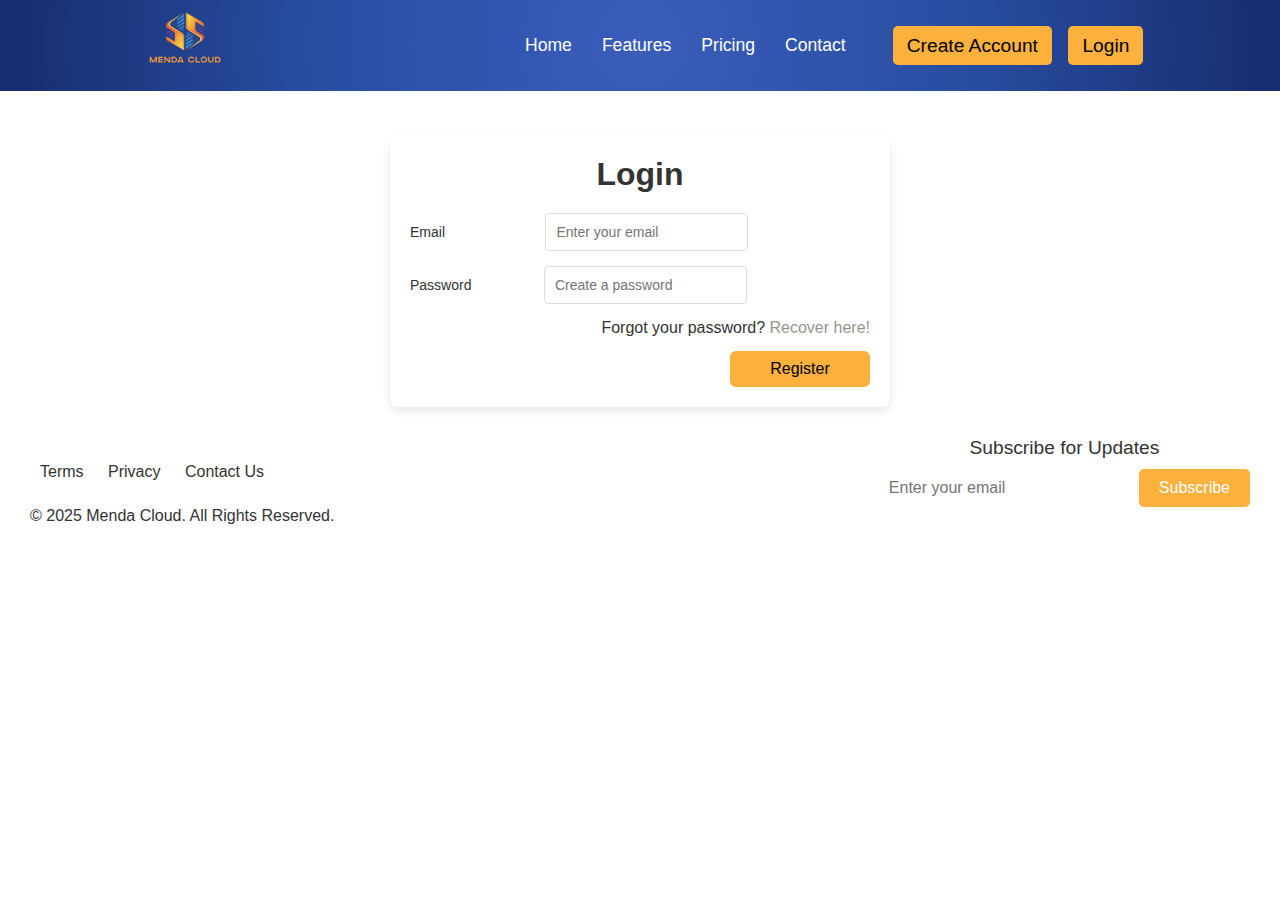
==== login.html @ afe9f844 "add pages" ====
<!DOCTYPE html>
<html lang="en">
<head>
    <meta charset="UTF-8">
    <meta name="viewport" content="width=device-width, initial-scale=1.0">
    <title>Login User</title>
    <link rel="stylesheet" href="./assets/css/main.css">
    <link rel="stylesheet" href="./assets/css/footer.css">
    <link rel="stylesheet" href="./assets/css/register.css">
</head>
<body>
    <nav class="navbar">
        <div class="nav">
            <div class="logo">
                <img src="./assets/img/menda.png" alt="logo"/>
            </div>
            <div class="hamburger" id="hamburger">
                <span></span>
                <span></span>
                <span></span>
            </div>
            <div class="nav-bar" id="nav-bar">
                <ul class="nav-links">
                    <li><a href="index.html">Home</a></li>
                    <li><a href="#features">Features</a></li>
                    <li><a href="pricing.html">Pricing</a>
                    </li>
                    <li><a href="#contact">Contact</a></li>
                </ul>
                <div class="nav-buttons">
                    <a href="#features" class="create-account">Create Account</a>
                    <a href="login.html" class="create-account">Login</a>
                </div>
            </div>
        </div>
    </nav>
    <section class="register">
            <div class="registration-container">
                <h1>Login</h1>

                <!-- Login Form -->
                <form action="#" method="POST" class="registration-form">
                        
                        <!-- Email -->
                        <div class="email">
                            <label for="email">Email</label>
                            <input type="email" id="email" name="email" placeholder="Enter your email" required>
                        </div>
                        <!-- Password -->
                        <div class="password">
                            <label for="password">Password</label>
                            <input type="password" id="password" name="password" placeholder="Create a password" required>
                        </div>
                        <div class="recover"><p>Forgot your password? <a href="recover.html">Recover here!<a></p></div>
                        <div class="register-btn">
                            <button type="submit" class="submit-btn">Register</button>
                        </div>
                   
                </form>
            </div>
    </section>
    <div id="footer"></div> <!-- Footer will be inserted here -->
    <script src="./assets/js/main.js"></script>
</body>
</html>
---- assets/css/main.css ----
/* Global Styles */
* {
    margin: 0;
    padding: 0;
    box-sizing: border-box;
    
}

body {
    font-family: 'Arial', sans-serif;
    background-color: #ffffff; /* Accessible color */
    color: #333;
    
}

a {
    text-decoration: none;
    color: inherit;
}
/* General Styles */
.navbar {
    background: radial-gradient(circle, #3A5DBA, #284EA2, #182C6E);
    position: sticky;
    top: 0;
    width: 100%;
    z-index: 10;
    padding: 0px 0px;
}

.nav {
    display: flex;
    align-items: center;
    justify-content: space-around;
    width: 100%;
}

.nav-links {
    display: flex;
}

.logo img {
    width: 100px;
    cursor: pointer;
}

/* Hamburger Menu */
.hamburger {
    display: none;
    flex-direction: column;
    justify-content: space-between;
    width: 30px;
    height: 25px;
    cursor: pointer;
}

.hamburger span {
    display: block;
    width: 100%;
    height: 4px;
    background-color: white;
    border-radius: 5px;
    transition: 0.3s ease;
}

/* Navigation Links */
.nav-bar {
    display: flex;
    gap: 20px;
}

.nav-bar li {
    margin: 0 15px;
    list-style-type: none;
}

.nav-bar li a {
    color: white;
    font-size: 1.1rem;
    transition: color 0.3s ease;
}

.nav-bar li a:hover {
    color: #FBB13C;
}


.create-account {
    background-color: #FBB13C; /* Accessible contrast color */
    padding: 9px 14px;
    font-size: 1.2rem;
    color: rgb(0, 0, 0);
    border: none;
    cursor: pointer;
    border-radius: 5px;
    margin-left: 12px;
    transition: background-color 0.3s ease;
}

.create-account:hover {
    background-color: #FFB703;
}


.hero {
    text-align: center;
    animation: fadeIn 1s ease-in-out;
    display: flex;
    justify-content: center;
    align-items: center;
}

.hero-content h1 {
    font-size: 3rem;
    margin-bottom: 20px;
    color: #333;
    text-align: center;
}

.hero-content p {
    font-size: 1.2rem;
    margin-bottom: 30px;
    color: #333;
    width: 800px;
    text-align: center;
}



.cta-button {
    background-color: #FBB13C; /* Accessible contrast color */
    padding: 10px 30px;
    font-size: 1.2rem;
    color: rgb(0, 0, 0);
    border: none;
    cursor: pointer;
    border-radius: 5px;
    transition: background-color 0.3s ease;
}

.cta-button:hover {
    background-color: #FFB703;
}



.divider {
    border: 1px solid rgb(238, 232, 232);
    width: 100%; /* Adjust width */
    display: flex;
    align-items: center;
}

.title {
    margin-top: 25px;
  text-align: center;
}

.title h2 {
    font-size: 36px;
}

/* Content Section */
.content {
    padding: 50px 20px;
    background-color: #fff;
    display: flex;
    justify-content: space-between;
    margin: auto;
    width: 70%;
}

.content-item {
    text-align: center;
    padding: 40px;
    width: 70%;
    margin: 12px;
    border-radius: 4%;
    box-shadow: #fff;
    box-shadow: 0 4px 12px rgba(0, 0, 0, 0.1); /* Horizontal, Vertical, Blur radius, Color */
}

.content-item img {
    width: 20%;
    height: auto;
    border-radius: 8px;
    box-shadow: 0 4px 8px rgba(0, 0, 0, 0.1);
    transition: transform 0.3s ease;
}

.content-item img:hover {
    transform: scale(1.05);
}

.content-item h3 {
    font-size: 1.5rem;
    margin-top: 15px;
}

.content-item p {
    font-size: 1rem;
    margin-top: 10px;
    line-height: 27px;
}

.middle {
    display: flex;
    align-items: center;
    justify-content: space-between;
    margin: auto;
    width: 80%;
}


.middle-content h3 {
    font-size: 3rem;
    margin-bottom: 20px;
    color: #333;
    text-align: left;
}

.middle-content p {
    font-size: 1.2rem;
    margin-bottom: 30px;
    color: #333;
    text-align: left;
    margin-top: 15px;
    line-height: 34px;
}

.middle-image img {
    width: 800px;
}


.cta-button {
    background-color: #FBB13C; /* Accessible contrast color */
    padding: 10px 30px;
    font-size: 1.2rem;
    color: rgb(0, 0, 0);
    border: none;
    cursor: pointer;
    border-radius: 5px;
    transition: background-color 0.3s ease;
}

.cta-button:hover {
    background-color: #FFB703;
}

/* Content Section */
.features {
    background-color: #fff;
    display: flex;
    justify-content: space-between;
    margin: auto;
    width: 80%;
}

.features-item {
    text-align: center;
    padding: 40px;
    margin: 12px;
    border-radius: 4%;
    box-shadow: #fff;
    width: 70%;
    box-shadow: 0 4px 12px rgba(0, 0, 0, 0.1); /* Horizontal, Vertical, Blur radius, Color */
}

.features-item img {
    width: 20%;
    height: auto;
    border-radius: 8px;
    box-shadow: 0 4px 8px rgba(0, 0, 0, 0.1);
    transition: transform 0.3s ease;
}

.features-item img:hover {
    transform: scale(1.05);
}

.features-item h3 {
    font-size: 1.5rem;
    margin-top: 15px;
}

.features-item p {
    font-size: 1rem;
    margin-top: 10px;
    line-height: 27px;
}


.features-item:hover {
    box-shadow: 0 4px 12px rgba(2, 112, 175, 0.1);
    transform: scale(1.01);
}


.why-choose-us {
    text-align: center;
    padding: 50px 20px;
}

.why-choose-us h2 {
    font-size: 2rem;
    margin-bottom: 20px;
}

.features-container {
    display: flex;
    flex-wrap: wrap;
    justify-content: center;
    gap: 20px;
}

.feature-box {
    width: 250px;
    background: white;
    padding: 20px;
    border-radius: 12px;
    box-shadow: 0px 4px 15px rgba(0, 0, 0, 0.1);
    text-align: center;
    transition: transform 0.3s ease, box-shadow 0.3s ease;
}

.feature-box:hover {
    transform: translateY(-5px);
    box-shadow: 0px 8px 20px rgba(0, 0, 0, 0.15);
}

.feature-box img {
    width: 40px;
    margin-bottom: 10px;
}

.feature-box h3 {
    font-size: 1.1rem;
    color: #333;
    margin-bottom: 10px;
}

.feature-box p {
    font-size: 0.95rem;
    color: #666;
}

.last-content {
    background: radial-gradient(circle, #3A5DBA, #284EA2, #182C6E);
    margin-top: 46px;
}

.get-touch {
    margin-top: 24px;
    margin: auto;
    text-align: center;
    color: white;
}

.get-touch h2 {
    padding-top: 44px;
    padding-bottom: 16px;
}

.get-touch p {
    padding-top: 20px;
}

.background  {
  display: flex;
  justify-content: center;
  margin-top: 46px;
  padding-bottom: 46px;
}

.background a {
    margin-left: 12px;
}

/* Animations */
@keyframes fadeIn {
    0% {
        opacity: 0;
    }
    100% {
        opacity: 1;
    }
}



/* Mobile Styles */
@media screen and (max-width: 768px) {
    .hamburger {
        display: flex;
    }

    .nav-bar {
        position: fixed;
        top: 90px;
        right: -250px; /* Start hidden */
        width: 220px;
        height: 60vh;
        background: radial-gradient(circle, #3A5DBA, #284EA2, #182C6E);
        flex-direction: column;
        align-items: center;
        justify-content: center;
        transition: 0.3s ease-in-out;
        box-shadow: -2px 0 10px rgba(0, 0, 0, 0.2);
    }


    .nav-links {
        display: block;
    }

    .nav-bar.active {
        right: 0;
    }

    .nav-bar li {
        margin: 20px 0;
    }

    .nav-buttons a {
        margin-top: 6px;
        display: block;
        text-align: center;
    }

    /* Hamburger animation */
    .hamburger.active span:nth-child(1) {
        transform: translateY(8px) rotate(45deg);
    }

    .hamburger.active span:nth-child(2) {
        opacity: 0;
    }

    .hamburger.active span:nth-child(3) {
        transform: translateY(-8px) rotate(-45deg);
    }

    .hero {
        display: block;
        margin-top: 26px;

    }

    .hero-image img {
        margin-top: 14px;
        width: 98%;
    }

    .hero-content h1 {
        font-size: 2rem;
        margin-bottom: 10px;
        width: 98%;
    }

    .hero-content p {
        font-size: 1.1rem;
        width: 98%;    
    }

    .cta-button {
        font-size: 1.1rem;
    }

    
    .title h2 {
        font-size: 26px;
        width: 98%;
    }

    /* Content Section */
.content {
    padding: 40px 20px;
    background-color: #fff;
    display: flex;
    flex-wrap: wrap;
    justify-content: center;
    width: 100%;
}
.middle {
    display: block;
    width: 90%;
}


.middle-content h3 {
    font-size: 2rem;
}

.middle-content p {
    font-size: 1.1rem;
}

.middle-image img {
    width: 98%;
    margin-top: 12px;
}
/* Content Section */
.features {
    background-color: #fff;
    display: flex;
    flex-wrap: wrap;
    justify-content: center;
    width: 90%;
}

.features-item {
    width: 80%;
}


.why-choose-us h2 {
    font-size: 1.5rem;
    margin-bottom: 20px;
}


.last-content {
    background-color: #284EA2;
    margin-top: 46px;
}

.get-touch {
    margin-top: 24px;
    margin: auto;
    text-align: center;
    color: white;
}

.get-touch h2 {
    padding-top: 44px;
    padding-bottom: 16px;
}

.get-touch p {
    padding-top: 20px;
}

.background  {
  display: flex;
  justify-content: center;
  margin-top: 46px;
  padding-bottom: 46px;
}

.background a {
    margin-left: 12px;
}


}
---- assets/css/footer.css ----
/* Footer */
footer {
    padding: 30px;
}

.footer-content {
    display: flex;
    justify-content: space-between;
    align-items: center;
}

.footer-content ul {
    list-style-type: none;
}

.footer-content ul li {
    display: inline-block;
    margin: 0 10px;
}

.footer-content ul li a {
    font-size: 1rem;
    transition: color 0.3s ease;
}

.footer-content ul li a:hover {
    color: #FBB13C;
}

.footer-subscription {
    text-align: center;
}

.footer-subscription p {
    font-size: 1.2rem;
    margin-bottom: 10px;
}

.footer-subscription form {
    display: flex;
    justify-content: center;
    align-items: center;
}

.footer-subscription input[type="email"] {
    padding: 10px;
    font-size: 1rem;
    width: 250px;
    border: none;
    border-radius: 5px;
    margin-right: 10px;
}

.footer-subscription button {
    padding: 10px 20px;
    background-color: #FBB13C;
    border: none;
    border-radius: 5px;
    font-size: 1rem;
    color: white;
    cursor: pointer;
}

.footer-subscription button:hover {
    background-color: #FFB703;
}
---- assets/css/register.css ----
.register {
    display: flex;
    justify-content: center;
    margin-top: 45px;
}

.registration-container {
    background-color: #fff;
    padding: 20px;
    border-radius: 8px;
    box-shadow: 0 4px 8px rgba(0, 0, 0, 0.1);
    width: 100%;
    max-width: 500px;
}

h1 {
    text-align: center;
    margin-bottom: 20px;
}

.tabs {
    display: flex;
    justify-content: space-between;
    margin-bottom: 20px;
}

.tab-btn {
    background-color: #f4f4f4;
    padding: 10px;
    width: 48%;
    text-align: center;
    border: none;
    cursor: pointer;
    font-weight: bold;
    border-radius: 4px;
    transition: background-color 0.3s ease;
}

.tab-btn.active {
    background-color: #FBB13C; /* Accessible contrast color */
    color: rgb(0, 0, 0);
}

.tab-btn:hover {
    background-color: #ddd;
}

.registration-form {
    display: flex;
    flex-direction: column;
}

.registration-form label {
    font-size: 14px;
    margin-bottom: 8px;
    color: #333;
}

.registration-form input {
    padding: 10px;
    font-size: 14px;
    margin-bottom: 15px;
    border: 1px solid #ddd;
    border-radius: 4px;
}

.registration-form input:focus {
    border-color: #FBB13C;
    outline: none;
}

.register-btn {
    display: flex;
    justify-content: flex-end;
}

.submit-btn {
    background-color: #FBB13C; /* Accessible contrast color */
    color: rgb(0, 0, 0);
    border: none;
    padding: 9px;
    font-size: 16px;
    border-radius: 6px;
    width: 140px;
    cursor: pointer;
    transition: background-color 0.3s ease;
}

.submit-btn:hover {
    background-color: #FFB703;
}

/* Hide all tabs by default */
.tab-content {
    display: none;
}

.tab-content.active {
    display: block;
}


.email input{
    margin-left: 30px;
}

.password input{
    margin-left: 5px;
}

.company-name input {
    margin-left: 29px;
}

.username input {
    margin-left: 68px;
}

.email input {
    margin-left: 96px;
}

.password input{
    margin-left: 68px;
}

.recover {
    display: flex;
    justify-content: flex-end;
    margin-bottom: 14px;
}

.recover a {
    color: #969490;
}
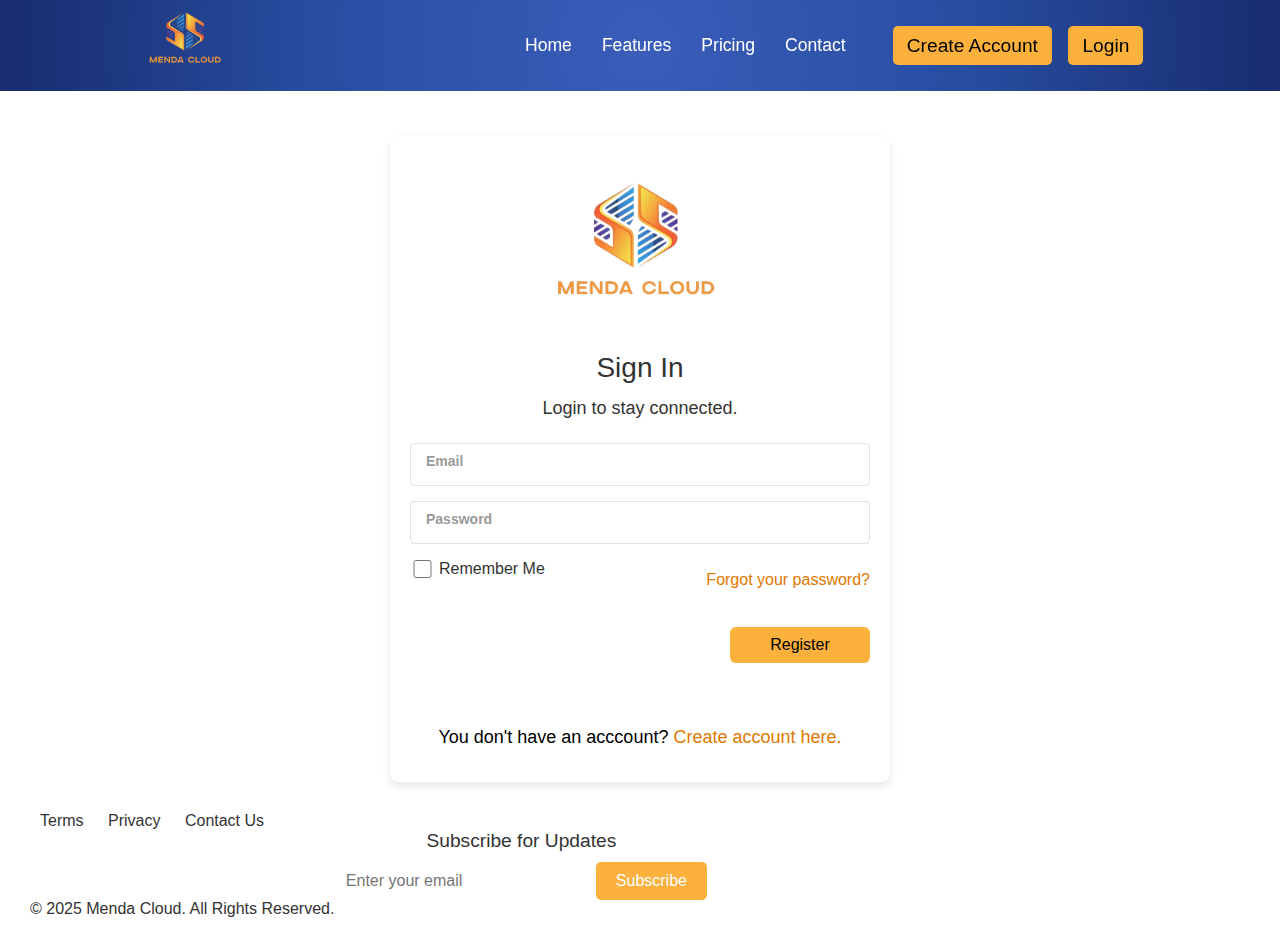
==== commit 254188d6: "first commit" ====
--- a/login.html
+++ b/login.html
@@ -23,8 +23,7 @@
                 <ul class="nav-links">
                     <li><a href="index.html">Home</a></li>
                     <li><a href="#features">Features</a></li>
-                    <li><a href="pricing.html">Pricing</a>
-                    </li>
+                    <li><a href="pricing.html">Pricing</a></li>
                     <li><a href="#contact">Contact</a></li>
                 </ul>
                 <div class="nav-buttons">
@@ -36,27 +35,40 @@
     </nav>
     <section class="register">
             <div class="registration-container">
-                <h1>Login</h1>
+                <div class="logo-form">
+                    <img src="./assets/img/menda.png" alt="logo"/>
+                </div>
+                <div class="r-title">
+                    <h2>Sign In</h2>
+                    <p>Login to stay connected.</p>
+                </div>
+        
 
                 <!-- Login Form -->
                 <form action="#" method="POST" class="registration-form">
                         
                         <!-- Email -->
-                        <div class="email">
-                            <label for="email">Email</label>
-                            <input type="email" id="email" name="email" placeholder="Enter your email" required>
+                        <label>
+                            <input type="email" id="email" name="email" placeholder=" " required>
+                            <span>Email</span>
+                        </label>
+                        <!-- Password -->
+                        <label>
+                            <input type="password" id="password" name="password" placeholder=" " required>
+                            <span>Password</span>
+                          </label>
+                          <div class="remember-box">
+                          <div class="agree">
+                            <input type="checkbox" id="remember"/>
+                            <label for="remember">Remember Me</label>
+                          </div>
+                        <div class="recover"><a href="recover.html">Forgot your password?</a></div>
                         </div>
-                        <!-- Password -->
-                        <div class="password">
-                            <label for="password">Password</label>
-                            <input type="password" id="password" name="password" placeholder="Create a password" required>
-                        </div>
-                        <div class="recover"><p>Forgot your password? <a href="recover.html">Recover here!<a></p></div>
                         <div class="register-btn">
                             <button type="submit" class="submit-btn">Register</button>
                         </div>
-                   
                 </form>
+                <div class="account-s"><p>You don't have an acccount? <a href="register.html">Create account here.</a></p></div>
             </div>
     </section>
     <div id="footer"></div> <!-- Footer will be inserted here -->
--- a/assets/css/main.css
+++ b/assets/css/main.css
@@ -396,9 +396,9 @@
 
     .nav-bar {
         position: fixed;
-        top: 90px;
-        right: -250px; /* Start hidden */
-        width: 220px;
+        top: 91px;
+        right: -420px; /* Start hidden */
+        width: 98%;
         height: 60vh;
         background: radial-gradient(circle, #3A5DBA, #284EA2, #182C6E);
         flex-direction: column;
--- a/assets/css/footer.css
+++ b/assets/css/footer.css
@@ -1,12 +1,14 @@
 /* Footer */
 footer {
     padding: 30px;
+    width: 90%;
 }
 
 .footer-content {
-    display: flex;
+    display: block;
     justify-content: space-between;
     align-items: center;
+    width: 90%;
 }
 
 .footer-content ul {
--- a/assets/css/register.css
+++ b/assets/css/register.css
@@ -11,11 +11,18 @@
     box-shadow: 0 4px 8px rgba(0, 0, 0, 0.1);
     width: 100%;
     max-width: 500px;
-}
-
-h1 {
     text-align: center;
-    margin-bottom: 20px;
+}
+
+.r-title h2 {
+    font-size: 28px;
+    font-weight: 500;
+    margin-bottom: 14px;
+}
+
+.r-title {
+    margin-bottom: 24px;
+    font-size: 18px;
 }
 
 .tabs {
@@ -34,6 +41,7 @@
     font-weight: bold;
     border-radius: 4px;
     transition: background-color 0.3s ease;
+    margin-bottom: 24px;
 }
 
 .tab-btn.active {
@@ -45,30 +53,89 @@
     background-color: #ddd;
 }
 
-.registration-form {
-    display: flex;
-    flex-direction: column;
-}
-
-.registration-form label {
-    font-size: 14px;
-    margin-bottom: 8px;
-    color: #333;
-}
-
-.registration-form input {
-    padding: 10px;
-    font-size: 14px;
+
+.registration-form input[type="text"] {
+    padding: 10px;
+    font-size: 18px;
+    font-weight: 500;
     margin-bottom: 15px;
     border: 1px solid #ddd;
     border-radius: 4px;
+    width: 100%;
+    border-color: #e6e0e0;
+}
+
+.registration-form input[type="password"] {
+    padding: 10px;
+    font-size: 18px;
+    font-weight: 500;
+    margin-bottom: 15px;
+    border: 1px solid #ddd;
+    border-radius: 4px;
+    width: 100%;
+    border-color: #e6e0e0;
+}
+
+.registration-form input[type="email"] {
+    padding: 10px;
+    font-size: 18px;
+    font-weight: 500;
+    margin-bottom: 15px;
+    border: 1px solid #ddd;
+    border-radius: 4px;
+    width: 100%;
+    border-color: #e6e0e0;
+}
+
+.registration-form input[type="checkbox"] {
+    border-radius: 100%;
+    border-color: #e6e0e0;
+    margin-right: 4px;
+    width: 25px;
 }
 
 .registration-form input:focus {
     border-color: #FBB13C;
+    border-width: 0.3cap;
+}
+label {
+    position: relative;
+    display: flex;
+  }
+    
+  span {
+    padding: 10px;
+    pointer-events: none;
+    position: absolute;
+    left: 6px;
+    top: 0;
+    transition: 0.4s;
+    opacity: 0.5;
+    font-size: 14px;
+    font-weight: 600;
+  }
+  
+
+  
+  /* When input is focused, or the placeholder is not being displayed, change the border to blue */
+  input:focus, input:not(:placeholder-shown) {
     outline: none;
-}
-
+    border-color: #3458B3; 
+  }
+  
+  /* When input is focused, or the placeholder is not being displayed, change the placeholder size, position and color */
+  input:focus + span, input:not(:placeholder-shown) + span {
+    opacity: 1;
+    background-color: white;
+    color: #3458B3;
+    transform: scale(0.75) translateY(-65%) translateX(-20px);
+  }
+
+  .agree {
+    display: flex;
+    margin-bottom: 24px;    
+  }
+  
 .register-btn {
     display: flex;
     justify-content: flex-end;
@@ -99,37 +166,39 @@
     display: block;
 }
 
-
-.email input{
-    margin-left: 30px;
-}
-
-.password input{
-    margin-left: 5px;
-}
-
-.company-name input {
-    margin-left: 29px;
-}
-
-.username input {
-    margin-left: 68px;
-}
-
-.email input {
-    margin-left: 96px;
-}
-
-.password input{
-    margin-left: 68px;
+.logo-form img{
+    width: 220px;
+}
+
+.remember-box {
+    display: flex;
+    align-items: center;
+    justify-content: space-between;
+    margin-bottom: 24px;
 }
 
 .recover {
     display: flex;
-    justify-content: flex-end;
+    justify-content: flex-start;
     margin-bottom: 14px;
+    margin-top: 12px;
 }
 
 .recover a {
-    color: #969490;
-}+    color: #df7700;
+}
+
+.account-s p{
+    margin-bottom: 14px;
+    margin-top: 12px;
+    color: #000000;
+    font-size: 18px;
+    margin-top: 64px;
+}
+
+.account-s a {
+    color: #df7700;
+}
+
+
+
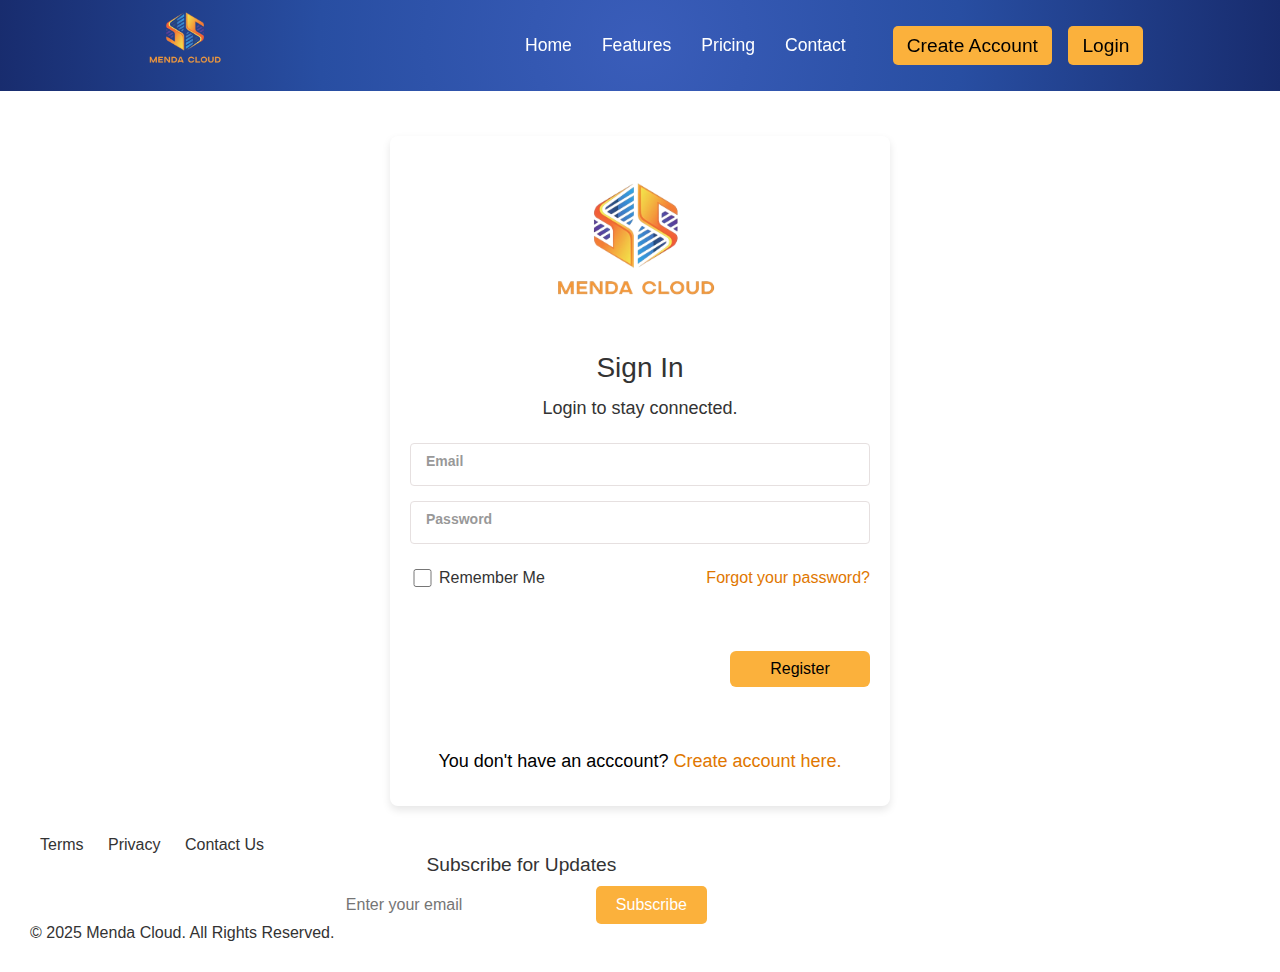
==== commit d8e1abaf: "align items in center" ====
--- a/login.html
+++ b/login.html
@@ -57,13 +57,15 @@
                             <input type="password" id="password" name="password" placeholder=" " required>
                             <span>Password</span>
                           </label>
-                          <div class="remember-box">
-                          <div class="agree">
-                            <input type="checkbox" id="remember"/>
-                            <label for="remember">Remember Me</label>
-                          </div>
-                        <div class="recover"><a href="recover.html">Forgot your password?</a></div>
-                        </div>
+                            <div class="remember-box">
+                                <div class="agree">
+                                    <input type="checkbox" id="remember"/>
+                                    <label for="remember">Remember Me</label>
+                                </div>
+                                <div class="recover">
+                                    <a href="recover.html">Forgot your password?</a>
+                                </div>
+                            </div>
                         <div class="register-btn">
                             <button type="submit" class="submit-btn">Register</button>
                         </div>
--- a/assets/css/register.css
+++ b/assets/css/register.css
@@ -133,12 +133,12 @@
 
   .agree {
     display: flex;
-    margin-bottom: 24px;    
   }
   
 .register-btn {
     display: flex;
     justify-content: flex-end;
+    margin-top: 64px;
 }
 
 .submit-btn {
@@ -174,14 +174,13 @@
     display: flex;
     align-items: center;
     justify-content: space-between;
-    margin-bottom: 24px;
+    margin-top: 10px;
+    font-size: 16px;
 }
 
 .recover {
     display: flex;
     justify-content: flex-start;
-    margin-bottom: 14px;
-    margin-top: 12px;
 }
 
 .recover a {
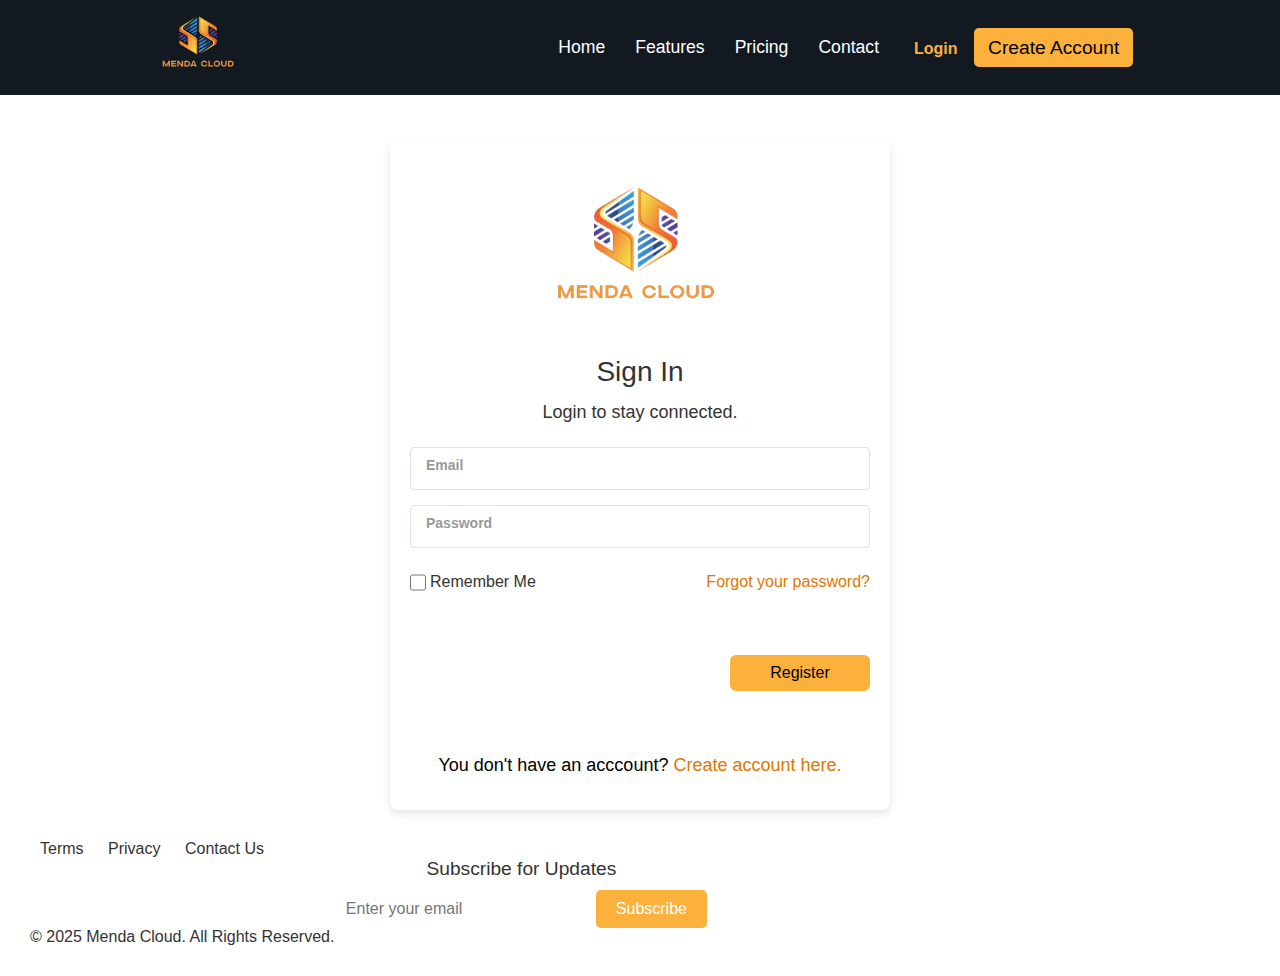
==== commit 1ef18ce5: "align items in center" ====
--- a/login.html
+++ b/login.html
@@ -11,24 +11,25 @@
 <body>
     <nav class="navbar">
         <div class="nav">
-            <div class="logo">
-                <img src="./assets/img/menda.png" alt="logo"/>
-            </div>
-            <div class="hamburger" id="hamburger">
-                <span></span>
-                <span></span>
-                <span></span>
-            </div>
+            <div class="nav-box">
+                <div class="logo">
+                    <img src="./assets/img/menda.png" alt="logo"/>
+                </div>
+                <div class="hamburger" id="hamburger">
+                    <img id="menu-icon" src="./assets/icons/burger-menu.svg" />
+                </div>                
+             </div>
             <div class="nav-bar" id="nav-bar">
                 <ul class="nav-links">
                     <li><a href="index.html">Home</a></li>
                     <li><a href="#features">Features</a></li>
-                    <li><a href="pricing.html">Pricing</a></li>
-                    <li><a href="#contact">Contact</a></li>
+                    <li><a href="pricing.html">Pricing</a>
+                    </li>
+                    <li><a href="contact.html">Contact</a></li>
                 </ul>
                 <div class="nav-buttons">
-                    <a href="#features" class="create-account">Create Account</a>
-                    <a href="login.html" class="create-account">Login</a>
+                    <a href="login.html" class="login">Login</a>
+                    <a href="register.html" class="create-account">Create Account</a>
                 </div>
             </div>
         </div>
--- a/assets/css/main.css
+++ b/assets/css/main.css
@@ -19,7 +19,7 @@
 }
 /* General Styles */
 .navbar {
-    background: radial-gradient(circle, #3A5DBA, #284EA2, #182C6E);
+    background: #131921;
     position: sticky;
     top: 0;
     width: 100%;
@@ -34,33 +34,35 @@
     width: 100%;
 }
 
+.nav-box {
+    display: flex;
+    align-items: center;
+    margin-left: 3px;
+}
+
 .nav-links {
     display: flex;
+    align-items: center;
 }
 
 .logo img {
     width: 100px;
     cursor: pointer;
+    margin-top: 4px;
+  
+}
+
+#hamburger { 
+    display: none;
 }
 
 /* Hamburger Menu */
-.hamburger {
-    display: none;
-    flex-direction: column;
-    justify-content: space-between;
-    width: 30px;
-    height: 25px;
-    cursor: pointer;
-}
-
-.hamburger span {
-    display: block;
-    width: 100%;
-    height: 4px;
-    background-color: white;
-    border-radius: 5px;
-    transition: 0.3s ease;
-}
+
+.hamburger img {
+    width: 34px;
+    margin-right: 6px;
+}
+
 
 /* Navigation Links */
 .nav-bar {
@@ -79,9 +81,12 @@
     transition: color 0.3s ease;
 }
 
-.nav-bar li a:hover {
+.nav-bar .login  {
     color: #FBB13C;
-}
+    font-weight: 600;
+}
+
+
 
 
 .create-account {
@@ -390,17 +395,31 @@
 
 /* Mobile Styles */
 @media screen and (max-width: 768px) {
-    .hamburger {
+    #hamburger {
         display: flex;
+        cursor: pointer;
+    }
+
+    .logo img {
+        width: 80px;
+      
+    }
+
+
+    .nav {
+        display: flex;
+        align-items: center;
+        justify-content: space-between;
+        width: 96%;
     }
 
     .nav-bar {
         position: fixed;
-        top: 91px;
-        right: -420px; /* Start hidden */
-        width: 98%;
-        height: 60vh;
-        background: radial-gradient(circle, #3A5DBA, #284EA2, #182C6E);
+        top: -1500px;
+        left: 0px; /* Start hidden */
+        width: 100%;
+        height: 40vh;
+        background: #fff;
         flex-direction: column;
         align-items: center;
         justify-content: center;
@@ -411,33 +430,47 @@
 
     .nav-links {
         display: block;
-    }
+        margin-left: 14px;
+        line-height: 38px;
+    }
+
 
     .nav-bar.active {
-        right: 0;
+        top: 78px;
+    }
+
+    .nav-bar.active {
+        display: block;
+    }
+
+
+    .nav-bar.active ul li a{
+        color: black;
     }
 
     .nav-bar li {
         margin: 20px 0;
     }
 
+    .nav-buttons {
+        display: block;
+        justify-content: flex-start;
+        flex-direction: column;
+    }
+    
+   .create-account {
+        width: 160px;
+    }
+
     .nav-buttons a {
-        margin-top: 6px;
+        margin-top: 26px;
         display: block;
         text-align: center;
     }
 
-    /* Hamburger animation */
-    .hamburger.active span:nth-child(1) {
-        transform: translateY(8px) rotate(45deg);
-    }
-
-    .hamburger.active span:nth-child(2) {
-        opacity: 0;
-    }
-
-    .hamburger.active span:nth-child(3) {
-        transform: translateY(-8px) rotate(-45deg);
+    .nav-bar .login {
+        margin-left: 16px;
+        display: flex;
     }
 
     .hero {
@@ -511,7 +544,11 @@
 .features-item {
     width: 80%;
 }
-
+.nav-box {
+    display: flex;
+    justify-content: space-between;
+    width: 100%;
+}
 
 .why-choose-us h2 {
     font-size: 1.5rem;
--- a/assets/css/register.css
+++ b/assets/css/register.css
@@ -91,7 +91,8 @@
     border-radius: 100%;
     border-color: #e6e0e0;
     margin-right: 4px;
-    width: 25px;
+    margin-top: 1px;
+    width: 16px;
 }
 
 .registration-form input:focus {
@@ -199,5 +200,9 @@
     color: #df7700;
 }
 
-
-
+@media screen and (max-width: 768px) {
+ .registration-container {
+    width: 96%;
+ }
+
+}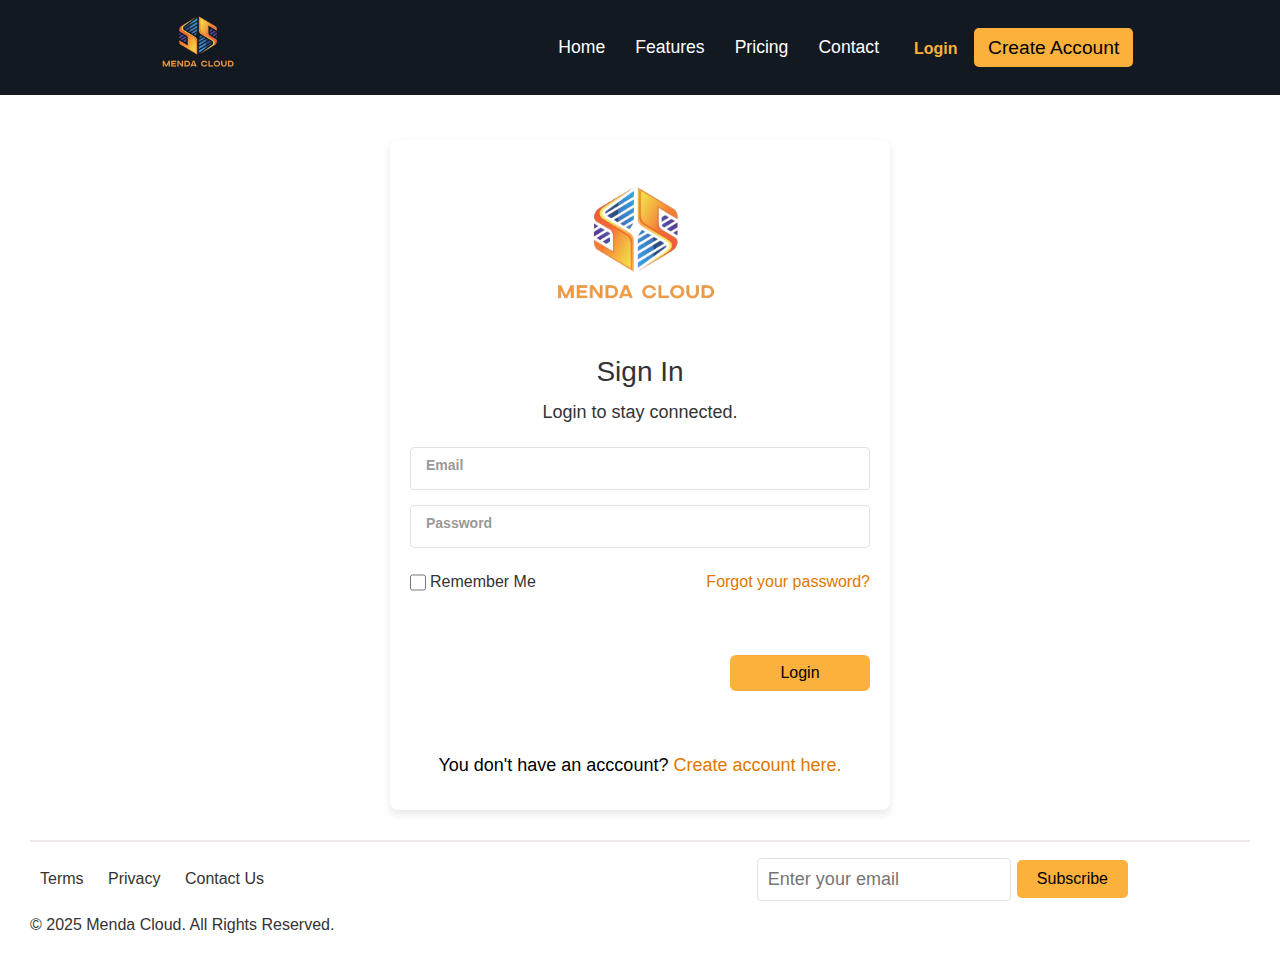
==== commit a38cdced: "align items in center" ====
--- a/login.html
+++ b/login.html
@@ -46,7 +46,7 @@
         
 
                 <!-- Login Form -->
-                <form action="#" method="POST" class="registration-form">
+                <form method="POST" class="registration-form">
                         
                         <!-- Email -->
                         <label>
@@ -68,7 +68,7 @@
                                 </div>
                             </div>
                         <div class="register-btn">
-                            <button type="submit" class="submit-btn">Register</button>
+                            <button onclick="loginUser()" class="submit-btn">Login</button>
                         </div>
                 </form>
                 <div class="account-s"><p>You don't have an acccount? <a href="register.html">Create account here.</a></p></div>
@@ -76,5 +76,6 @@
     </section>
     <div id="footer"></div> <!-- Footer will be inserted here -->
     <script src="./assets/js/main.js"></script>
+    <script src="./assets/js/auth.js"></script>
 </body>
 </html>
--- a/assets/css/main.css
+++ b/assets/css/main.css
@@ -350,7 +350,7 @@
 }
 
 .last-content {
-    background: radial-gradient(circle, #3A5DBA, #284EA2, #182C6E);
+    background: #131921;
     margin-top: 46px;
 }
 
@@ -418,7 +418,7 @@
         top: -1500px;
         left: 0px; /* Start hidden */
         width: 100%;
-        height: 40vh;
+        height: 50vh;
         background: #fff;
         flex-direction: column;
         align-items: center;
@@ -459,7 +459,8 @@
     }
     
    .create-account {
-        width: 160px;
+        width: 150px;
+        font-size: 16px;
     }
 
     .nav-buttons a {
@@ -557,7 +558,6 @@
 
 
 .last-content {
-    background-color: #284EA2;
     margin-top: 46px;
 }
 
--- a/assets/css/footer.css
+++ b/assets/css/footer.css
@@ -1,13 +1,14 @@
 /* Footer */
 footer {
     padding: 30px;
-    width: 90%;
+    width: 100%;
 }
 
 .footer-content {
-    display: block;
+    display: flex;
     justify-content: space-between;
     align-items: center;
+    text-align: center;
     width: 90%;
 }
 
@@ -46,11 +47,20 @@
 
 .footer-subscription input[type="email"] {
     padding: 10px;
-    font-size: 1rem;
-    width: 250px;
-    border: none;
-    border-radius: 5px;
-    margin-right: 10px;
+    font-size: 18px;
+    font-weight: 500;
+    margin-bottom: 15px;
+    border: 1px solid #ddd;
+    border-radius: 4px;
+    width: 100%;
+    border-color: #e6e0e0;
+    margin-top: 16px;
+    margin-right: 6px;
+}
+
+.footer-subscription input:focus {
+    border-color: #FBB13C;
+    border-width: 0.3cap;
 }
 
 .footer-subscription button {
@@ -59,10 +69,18 @@
     border: none;
     border-radius: 5px;
     font-size: 1rem;
-    color: white;
+    color: rgb(0, 0, 0);
     cursor: pointer;
 }
 
 .footer-subscription button:hover {
     background-color: #FFB703;
-}+}
+
+@media screen and (max-width: 768px) {
+  .footer-content {
+    display: block;
+  }
+
+}
+   